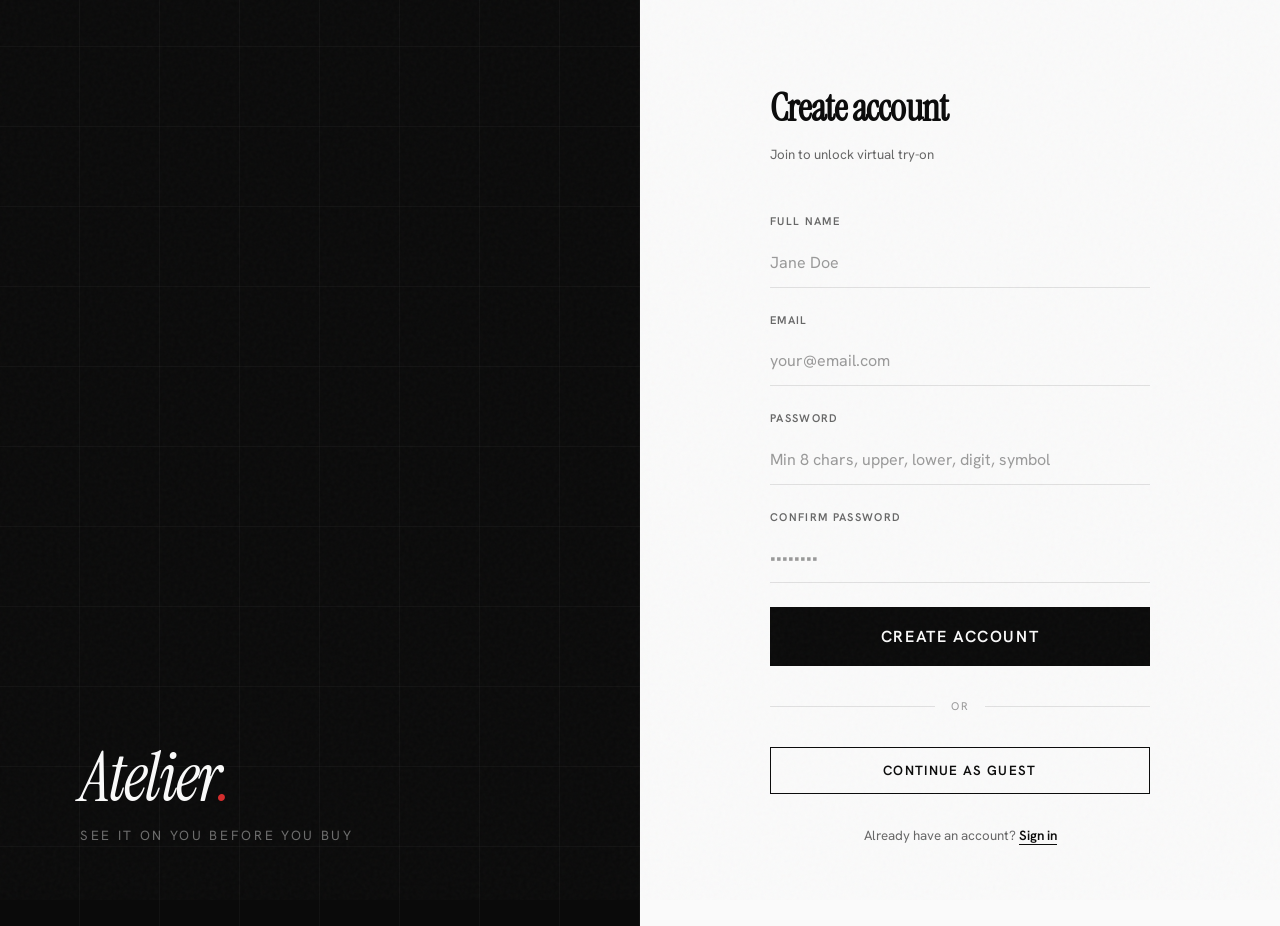
==== frontend/register.html @ 6c588b40 "Initial commit: Fashion virtual try-on with AWS CDK - CDK Infrastructure: DynamoDB, Cognito, S3, API" ====
<!DOCTYPE html>
<html lang="en">
<head>
  <meta charset="UTF-8">
  <meta name="viewport" content="width=device-width, initial-scale=1.0">
  <title>Atelier — Create Account</title>
  <link rel="stylesheet" href="styles.css">
</head>
<body>
  <div class="auth-page">
    <div class="auth-visual">
      <div class="auth-visual__logo stagger stagger-1">
        Atelier<span>.</span>
      </div>
      <div class="auth-visual__tagline stagger stagger-2">See it on you before you buy</div>
    </div>

    <div class="auth-form-side">
      <div class="auth-form">
        <h1 class="auth-form__title stagger stagger-2">Create account</h1>
        <p class="auth-form__subtitle stagger stagger-3">Join to unlock virtual try-on</p>

        <form id="registerForm" onsubmit="return handleRegister(event)">
          <div class="form-group stagger stagger-3">
            <label class="form-label" for="fullname">Full Name</label>
            <input class="form-input" type="text" id="fullname" placeholder="Jane Doe" required>
          </div>
          <div class="form-group stagger stagger-3">
            <label class="form-label" for="email">Email</label>
            <input class="form-input" type="email" id="email" placeholder="your@email.com" required>
          </div>
          <div class="form-group stagger stagger-4">
            <label class="form-label" for="password">Password</label>
            <input class="form-input" type="password" id="password" placeholder="Min 8 chars, upper, lower, digit, symbol" required minlength="8">
          </div>
          <div class="form-group stagger stagger-4">
            <label class="form-label" for="confirmPassword">Confirm Password</label>
            <input class="form-input" type="password" id="confirmPassword" placeholder="••••••••" required>
          </div>
          <div id="registerError" class="form-error" style="display:none; margin-bottom:16px;"></div>
          <button type="submit" class="btn btn--primary btn--full btn--lg stagger stagger-5" id="regBtn">
            Create Account
          </button>
        </form>

        <div class="form-divider stagger stagger-5">or</div>

        <button class="btn btn--outline btn--full stagger stagger-6" onclick="guestAccess()">
          Continue as Guest
        </button>

        <p class="auth-form__footer stagger stagger-6">
          Already have an account? <a href="login.html">Sign in</a>
        </p>
      </div>
    </div>
  </div>

  <script src="config.js"></script>
  <script src="app.js"></script>
  <script>
    const REGION = 'ap-southeast-1';
    const CLIENT_ID = '6fi26nna2kg0q926k4gk9upeag';
    const COGNITO_URL = `https://cognito-idp.${REGION}.amazonaws.com/`;

    async function cognitoFetch(action, payload) {
      const res = await fetch(COGNITO_URL, {
        method: 'POST',
        headers: { 'Content-Type': 'application/x-amz-json-1.1', 'X-Amz-Target': `AWSCognitoIdentityProviderService.${action}` },
        body: JSON.stringify(payload)
      });
      const data = await res.json();
      if (!res.ok) throw new Error(data.message || data.__type || 'Registration failed');
      return data;
    }

    async function handleRegister(e) {
      e.preventDefault();
      const btn = document.getElementById('regBtn');
      const errEl = document.getElementById('registerError');
      const fullname = document.getElementById('fullname').value;
      const email = document.getElementById('email').value;
      const password = document.getElementById('password').value;
      const confirm = document.getElementById('confirmPassword').value;

      errEl.style.display = 'none';
      if (password !== confirm) { errEl.textContent = 'Passwords do not match'; errEl.style.display = 'block'; return; }

      btn.textContent = 'Creating…';
      btn.disabled = true;

      try {
        await cognitoFetch('SignUp', {
          ClientId: CLIENT_ID,
          Username: email,
          Password: password,
          UserAttributes: [{ Name: 'name', Value: fullname }, { Name: 'email', Value: email }]
        });
        errEl.textContent = 'Account created! Check your email to verify, then sign in.';
        errEl.style.display = 'block';
        errEl.style.color = 'var(--green, green)';
        setTimeout(() => { window.location.href = 'login.html'; }, 2500);
      } catch (err) {
        errEl.textContent = err.message;
        errEl.style.display = 'block';
      } finally {
        btn.textContent = 'Create Account';
        btn.disabled = false;
      }
    }

    function guestAccess() { App.continueAsGuest(); window.location.href = 'index.html'; }
    if (App.isLoggedIn() || App.isGuest()) window.location.href = 'index.html';
  </script>
</body>
</html>
---- frontend/styles.css ----
/* ═══════════════════════════════════════════════════════
   ATELIER — Fashion Virtual Try-On
   Swiss/International Design System
   Strict grid. Black + white + vermillion red accent.
   Typography IS the interface.
   ═══════════════════════════════════════════════════════ */

@import url('https://fonts.googleapis.com/css2?family=Instrument+Serif:ital@0;1&family=Hanken+Grotesk:wght@300;400;500;600;700&display=swap');

:root {
  /* Palette — monochrome + one accent */
  --black: #0a0a0a;
  --white: #fafafa;
  --grey-100: #f2f2f2;
  --grey-200: #e0e0e0;
  --grey-400: #999;
  --grey-600: #666;
  --red: #d42b2b;
  --red-hover: #b81e1e;

  /* Type scale — mathematical ratio 1.333 */
  --font-display: 'Instrument Serif', Georgia, serif;
  --font-body: 'Hanken Grotesk', Helvetica, sans-serif;
  --text-xs: 0.694rem;
  --text-sm: 0.833rem;
  --text-base: 1rem;
  --text-lg: 1.333rem;
  --text-xl: 1.777rem;
  --text-2xl: 2.369rem;
  --text-3xl: 3.157rem;
  --text-4xl: 4.209rem;
  --text-5xl: 5.61rem;

  /* Grid */
  --grid-unit: 8px;
  --col-gap: 24px;
  --page-margin: clamp(24px, 5vw, 80px);
  --max-width: 1280px;

  /* Motion */
  --ease-out: cubic-bezier(0.16, 1, 0.3, 1);
  --duration: 0.6s;
}

*, *::before, *::after { box-sizing: border-box; margin: 0; padding: 0; }

html {
  font-size: 16px;
  -webkit-font-smoothing: antialiased;
  -moz-osx-font-smoothing: grayscale;
}

body {
  font-family: var(--font-body);
  font-weight: 400;
  color: var(--black);
  background: var(--white);
  line-height: 1.5;
  overflow-x: hidden;
}

/* ── Noise texture overlay ── */
body::before {
  content: '';
  position: fixed;
  inset: 0;
  background-image: url("data:image/svg+xml,%3Csvg viewBox='0 0 256 256' xmlns='http://www.w3.org/2000/svg'%3E%3Cfilter id='n'%3E%3CfeTurbulence type='fractalNoise' baseFrequency='0.9' numOctaves='4' stitchTiles='stitch'/%3E%3C/filter%3E%3Crect width='100%25' height='100%25' filter='url(%23n)' opacity='0.03'/%3E%3C/svg%3E");
  pointer-events: none;
  z-index: 9999;
}

a { color: inherit; text-decoration: none; }
button { cursor: pointer; font-family: inherit; border: none; background: none; }
input, select { font-family: inherit; }
img { display: block; max-width: 100%; }

/* ── Layout ── */
.page { min-height: 100vh; display: flex; flex-direction: column; }
.container { width: 100%; max-width: var(--max-width); margin: 0 auto; padding: 0 var(--page-margin); }

/* ── Navigation ── */
.nav {
  position: fixed; top: 0; left: 0; right: 0; z-index: 100;
  background: var(--white);
  border-bottom: 1px solid var(--black);
  height: 64px;
  display: flex; align-items: center;
}
.nav .container { display: flex; align-items: center; justify-content: space-between; }
.nav__logo {
  font-family: var(--font-display);
  font-size: var(--text-xl);
  letter-spacing: -0.02em;
  font-style: italic;
}
.nav__logo span { color: var(--red); }
.nav__links { display: flex; gap: 32px; align-items: center; }
.nav__link {
  font-size: var(--text-sm);
  font-weight: 500;
  text-transform: uppercase;
  letter-spacing: 0.1em;
  position: relative;
  padding: 4px 0;
}
.nav__link::after {
  content: ''; position: absolute; bottom: 0; left: 0;
  width: 0; height: 1px; background: var(--red);
  transition: width 0.3s var(--ease-out);
}
.nav__link:hover::after, .nav__link.active::after { width: 100%; }
.nav__user {
  font-size: var(--text-xs);
  font-weight: 600;
  text-transform: uppercase;
  letter-spacing: 0.12em;
  color: var(--grey-600);
}

/* ── Buttons ── */
.btn {
  display: inline-flex; align-items: center; justify-content: center;
  font-size: var(--text-sm); font-weight: 600;
  text-transform: uppercase; letter-spacing: 0.1em;
  padding: 14px 32px;
  transition: all 0.3s var(--ease-out);
}
.btn--primary {
  background: var(--black); color: var(--white);
  border: 1px solid var(--black);
}
.btn--primary:hover { background: var(--red); border-color: var(--red); }
.btn--outline {
  background: transparent; color: var(--black);
  border: 1px solid var(--black);
}
.btn--outline:hover { background: var(--black); color: var(--white); }
.btn--ghost {
  color: var(--grey-600); padding: 14px 0;
  border-bottom: 1px solid transparent;
}
.btn--ghost:hover { color: var(--black); border-bottom-color: var(--black); }
.btn--red { background: var(--red); color: var(--white); border: 1px solid var(--red); }
.btn--red:hover { background: var(--red-hover); }
.btn--full { width: 100%; }
.btn--lg { padding: 18px 40px; font-size: var(--text-base); }

/* ── Form elements ── */
.form-group { margin-bottom: 24px; }
.form-label {
  display: block;
  font-size: var(--text-xs);
  font-weight: 600;
  text-transform: uppercase;
  letter-spacing: 0.12em;
  color: var(--grey-600);
  margin-bottom: 8px;
}
.form-input {
  width: 100%;
  padding: 14px 0;
  font-size: var(--text-base);
  border: none;
  border-bottom: 1px solid var(--grey-200);
  background: transparent;
  outline: none;
  transition: border-color 0.3s;
}
.form-input:focus { border-bottom-color: var(--black); }
.form-input::placeholder { color: var(--grey-400); }
.form-error { font-size: var(--text-xs); color: var(--red); margin-top: 6px; }
.form-divider {
  display: flex; align-items: center; gap: 16px;
  margin: 32px 0;
  font-size: var(--text-xs); text-transform: uppercase;
  letter-spacing: 0.12em; color: var(--grey-400);
}
.form-divider::before, .form-divider::after {
  content: ''; flex: 1; height: 1px; background: var(--grey-200);
}

/* ── Cards ── */
.card {
  position: relative;
  overflow: hidden;
  cursor: pointer;
}
.card__image {
  aspect-ratio: 3/4;
  background: var(--grey-100);
  overflow: hidden;
  position: relative;
}
.card__image img {
  width: 100%; height: 100%;
  object-fit: cover;
  transition: transform 0.8s var(--ease-out);
}
.card:hover .card__image img { transform: scale(1.05); }
.card__badge {
  position: absolute; top: 12px; left: 12px;
  background: var(--red); color: var(--white);
  font-size: var(--text-xs); font-weight: 600;
  text-transform: uppercase; letter-spacing: 0.08em;
  padding: 4px 10px;
}
.card__body { padding: 16px 0; }
.card__category {
  font-size: var(--text-xs); font-weight: 600;
  text-transform: uppercase; letter-spacing: 0.12em;
  color: var(--grey-400); margin-bottom: 4px;
}
.card__name {
  font-family: var(--font-display);
  font-size: var(--text-lg);
  line-height: 1.2;
  margin-bottom: 4px;
}
.card__price { font-size: var(--text-sm); font-weight: 600; }
.card__tryon {
  position: absolute; bottom: 16px; right: 0;
  font-size: var(--text-xs); font-weight: 600;
  text-transform: uppercase; letter-spacing: 0.1em;
  color: var(--red);
  opacity: 0; transform: translateY(8px);
  transition: all 0.3s var(--ease-out);
}
.card:hover .card__tryon { opacity: 1; transform: translateY(0); }

/* ── Product Grid ── */
.product-grid {
  display: grid;
  grid-template-columns: repeat(auto-fill, minmax(280px, 1fr));
  gap: var(--col-gap);
}

/* ── Category Filter ── */
.filters {
  display: flex; gap: 8px; flex-wrap: wrap;
  margin-bottom: 48px;
  border-bottom: 1px solid var(--grey-200);
  padding-bottom: 24px;
}
.filter-btn {
  font-size: var(--text-xs); font-weight: 600;
  text-transform: uppercase; letter-spacing: 0.12em;
  padding: 8px 16px;
  color: var(--grey-400);
  transition: all 0.2s;
}
.filter-btn:hover { color: var(--black); }
.filter-btn.active { color: var(--black); border-bottom: 2px solid var(--red); }

/* ── Hero ── */
.hero {
  padding: 140px 0 80px;
  border-bottom: 1px solid var(--black);
}
.hero__eyebrow {
  font-size: var(--text-xs); font-weight: 600;
  text-transform: uppercase; letter-spacing: 0.2em;
  color: var(--red);
  margin-bottom: 16px;
}
.hero__title {
  font-family: var(--font-display);
  font-size: clamp(var(--text-3xl), 8vw, var(--text-5xl));
  line-height: 0.95;
  letter-spacing: -0.03em;
  margin-bottom: 24px;
  max-width: 10ch;
}
.hero__title em { font-style: italic; }
.hero__subtitle {
  font-size: var(--text-lg);
  font-weight: 300;
  color: var(--grey-600);
  max-width: 40ch;
  line-height: 1.4;
}

/* ── Section ── */
.section { padding: 80px 0; }
.section__header {
  display: flex; justify-content: space-between; align-items: flex-end;
  margin-bottom: 48px;
  border-bottom: 1px solid var(--grey-200);
  padding-bottom: 24px;
}
.section__title {
  font-family: var(--font-display);
  font-size: var(--text-2xl);
  letter-spacing: -0.02em;
}
.section__count {
  font-size: var(--text-xs); font-weight: 600;
  text-transform: uppercase; letter-spacing: 0.12em;
  color: var(--grey-400);
}

/* ── Auth Pages ── */
.auth-page {
  min-height: 100vh;
  display: grid;
  grid-template-columns: 1fr 1fr;
}
.auth-visual {
  background: var(--black);
  display: flex; flex-direction: column;
  justify-content: flex-end;
  padding: 80px;
  position: relative;
  overflow: hidden;
}
.auth-visual::before {
  content: '';
  position: absolute; inset: 0;
  background:
    repeating-linear-gradient(0deg, transparent, transparent 79px, rgba(255,255,255,0.03) 79px, rgba(255,255,255,0.03) 80px),
    repeating-linear-gradient(90deg, transparent, transparent 79px, rgba(255,255,255,0.03) 79px, rgba(255,255,255,0.03) 80px);
}
.auth-visual__logo {
  font-family: var(--font-display);
  font-size: var(--text-4xl);
  color: var(--white);
  font-style: italic;
  letter-spacing: -0.03em;
  position: relative; z-index: 1;
  line-height: 0.95;
}
.auth-visual__logo span { color: var(--red); }
.auth-visual__tagline {
  font-size: var(--text-sm);
  color: rgba(255,255,255,0.4);
  text-transform: uppercase;
  letter-spacing: 0.2em;
  margin-top: 16px;
  position: relative; z-index: 1;
}
.auth-form-side {
  display: flex; align-items: center; justify-content: center;
  padding: 80px;
}
.auth-form { width: 100%; max-width: 380px; }
.auth-form__title {
  font-family: var(--font-display);
  font-size: var(--text-2xl);
  margin-bottom: 8px;
  letter-spacing: -0.02em;
}
.auth-form__subtitle {
  font-size: var(--text-sm);
  color: var(--grey-600);
  margin-bottom: 48px;
}
.auth-form__footer {
  margin-top: 32px;
  font-size: var(--text-sm);
  color: var(--grey-600);
  text-align: center;
}
.auth-form__footer a { color: var(--black); font-weight: 600; border-bottom: 1px solid var(--black); }

/* ── Try-On Page ── */
.tryon-layout {
  padding-top: 96px;
  display: grid;
  grid-template-columns: 1fr 1fr;
  min-height: 100vh;
  gap: 0;
}
.tryon-panel {
  padding: 48px;
  display: flex; flex-direction: column;
}
.tryon-panel--left { border-right: 1px solid var(--grey-200); }
.tryon-panel__title {
  font-family: var(--font-display);
  font-size: var(--text-xl);
  margin-bottom: 8px;
}
.tryon-panel__desc {
  font-size: var(--text-sm);
  color: var(--grey-600);
  margin-bottom: 32px;
}

/* Upload zone */
.upload-zone {
  border: 1px dashed var(--grey-200);
  padding: 48px;
  text-align: center;
  cursor: pointer;
  transition: all 0.3s;
  display: flex; flex-direction: column;
  align-items: center; justify-content: center;
  height: 70vh;
  position: relative;
  overflow: hidden;
}
.upload-zone:hover { border-color: var(--black); }
.upload-zone.has-image { border-style: solid; padding: 0; }
.upload-zone__icon {
  width: 48px; height: 48px;
  margin-bottom: 16px;
  stroke: var(--grey-400);
}
.upload-zone__text {
  font-size: var(--text-sm);
  color: var(--grey-600);
  margin-bottom: 8px;
}
.upload-zone__hint {
  font-size: var(--text-xs);
  color: var(--grey-400);
  text-transform: uppercase;
  letter-spacing: 0.1em;
}
.upload-zone__preview {
  width: 100%; height: 100%;
  object-fit: contain;
  background: var(--grey-100);
}
.upload-zone__actions {
  position: absolute; bottom: 16px; left: 16px; right: 16px;
  display: flex; gap: 8px;
}

/* Camera */
.camera-feed {
  width: 100%; height: 100%;
  object-fit: cover;
  background: var(--black);
}
.camera-controls {
  position: absolute; bottom: 24px;
  left: 50%; transform: translateX(-50%);
  display: flex; gap: 16px; align-items: center;
}
.camera-btn {
  width: 56px; height: 56px;
  border-radius: 50%;
  background: var(--red);
  border: 3px solid var(--white);
  transition: transform 0.2s;
}
.camera-btn:hover { transform: scale(1.1); }
.camera-btn--secondary {
  width: 40px; height: 40px;
  background: rgba(255,255,255,0.2);
  border: 1px solid rgba(255,255,255,0.4);
}

/* Product selector */
.product-selector {
  display: grid;
  grid-template-columns: repeat(3, 1fr);
  grid-auto-rows: 140px;
  gap: 12px;
  margin-top: 16px;
  max-height: 400px;
  overflow-y: auto;
}

/* Try-on input summary */
.tryon-inputs {
  display: flex;
  align-items: center;
  gap: 12px;
  margin-top: 16px;
}
.tryon-inputs__item {
  text-align: center;
}
.tryon-inputs__item img {
  width: 80px;
  height: 100px;
  object-fit: cover;
  border: 1px solid var(--grey-200);
  background: var(--grey-100);
}
.tryon-inputs__label {
  font-size: var(--text-xs);
  text-transform: uppercase;
  letter-spacing: 0.1em;
  color: var(--grey-500);
  margin-bottom: 4px;
}
.tryon-inputs__sep {
  font-size: var(--text-lg);
  color: var(--grey-400);
  font-weight: 300;
}
.product-selector__item {
  background: var(--grey-100);
  overflow: hidden;
  cursor: pointer;
  border: 2px solid transparent;
  transition: border-color 0.2s;
  position: relative;
}
.product-selector__item:hover { border-color: var(--grey-400); }
.product-selector__item.selected { border-color: var(--red); }
.product-selector__item img { width: 100%; height: 100%; object-fit: cover; display: block; position: absolute; top: 0; left: 0; }
.product-selector__name {
  position: absolute; bottom: 0; left: 0; right: 0;
  padding: 8px;
  background: linear-gradient(transparent, rgba(0,0,0,0.7));
  font-size: var(--text-xs);
  color: var(--white);
  font-weight: 500;
}

/* Result */
.tryon-result {
  display: flex; flex-direction: column;
  align-items: center; justify-content: center;
  height: 70vh;
  background: var(--grey-100);
  position: relative;
}
.tryon-result img {
  max-width: 100%; max-height: 100%;
  object-fit: contain;
}
.tryon-result__placeholder {
  text-align: center;
  color: var(--grey-400);
}
.tryon-result__placeholder-icon {
  width: 64px; height: 64px;
  stroke: var(--grey-200);
  margin-bottom: 16px;
}

/* Loading */
.loading-overlay {
  position: absolute; inset: 0;
  background: rgba(250,250,250,0.9);
  display: flex; flex-direction: column;
  align-items: center; justify-content: center;
  z-index: 10;
}
.spinner {
  width: 32px; height: 32px;
  border: 2px solid var(--grey-200);
  border-top-color: var(--red);
  border-radius: 50%;
  animation: spin 0.8s linear infinite;
}
@keyframes spin { to { transform: rotate(360deg); } }
.loading-text {
  margin-top: 16px;
  font-size: var(--text-xs);
  text-transform: uppercase;
  letter-spacing: 0.12em;
  color: var(--grey-600);
}

/* ── Stagger animation ── */
@keyframes fadeUp {
  from { opacity: 0; transform: translateY(24px); }
  to { opacity: 1; transform: translateY(0); }
}
.stagger { animation: fadeUp var(--duration) var(--ease-out) both; }
.stagger-1 { animation-delay: 0.1s; }
.stagger-2 { animation-delay: 0.2s; }
.stagger-3 { animation-delay: 0.3s; }
.stagger-4 { animation-delay: 0.4s; }
.stagger-5 { animation-delay: 0.5s; }
.stagger-6 { animation-delay: 0.6s; }

/* ── Toast ── */
.toast {
  position: fixed; bottom: 32px; right: 32px;
  background: var(--black); color: var(--white);
  padding: 16px 24px;
  font-size: var(--text-sm); font-weight: 500;
  z-index: 200;
  animation: fadeUp 0.4s var(--ease-out);
}
.toast--error { background: var(--red); }

/* ── Responsive ── */
@media (max-width: 768px) {
  .auth-page { grid-template-columns: 1fr; }
  .auth-visual { display: none; }
  .tryon-layout { grid-template-columns: 1fr; }
  .tryon-panel--left { border-right: none; border-bottom: 1px solid var(--grey-200); }
  .nav__links { gap: 16px; }
}
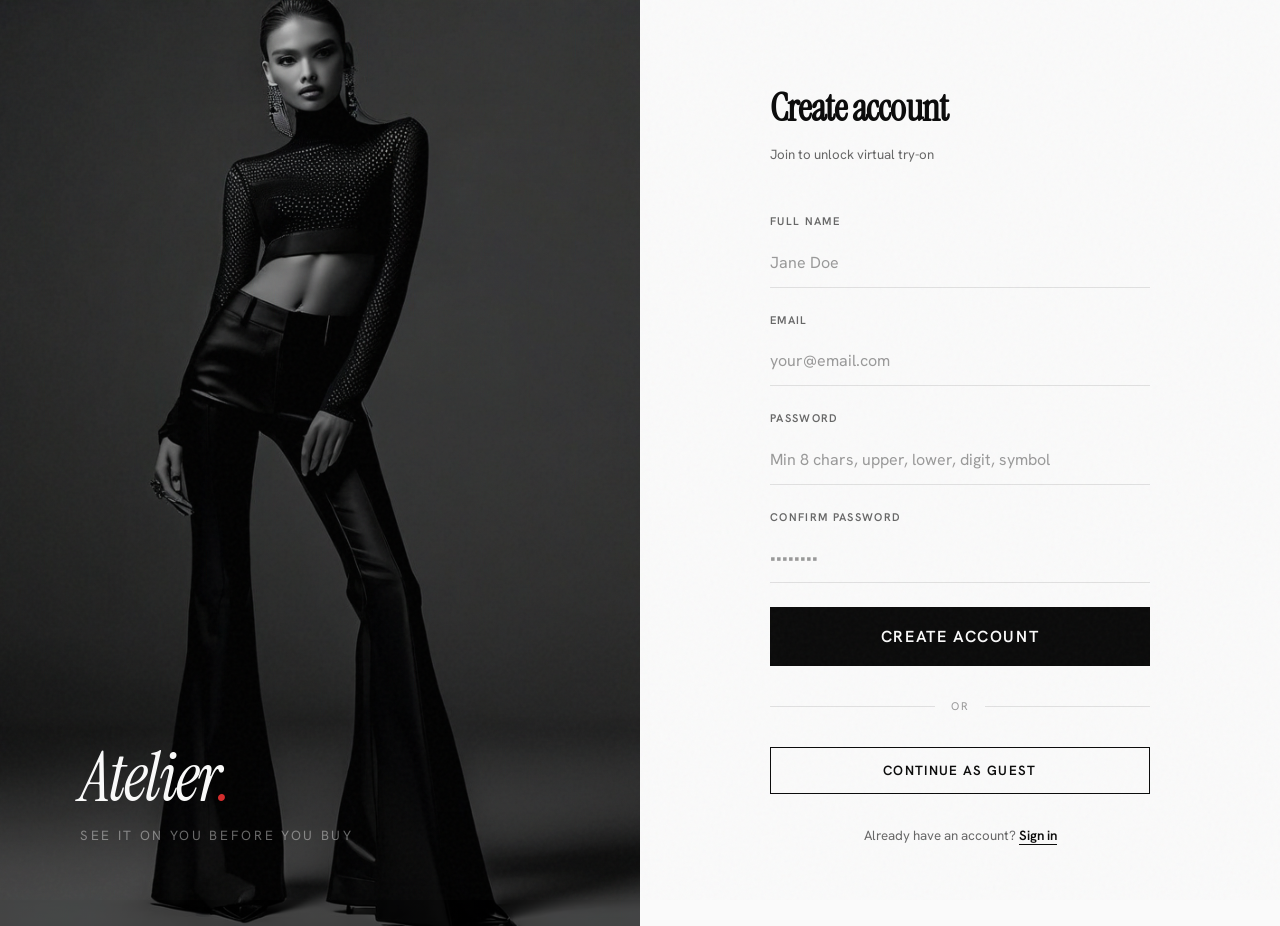
==== commit a7167c02: "Add random hero wallpapers to login and register pages" ====
--- a/frontend/register.html
+++ b/frontend/register.html
@@ -8,12 +8,19 @@
 </head>
 <body>
   <div class="auth-page">
-    <div class="auth-visual">
+    <div class="auth-visual" id="authVisual">
       <div class="auth-visual__logo stagger stagger-1">
         Atelier<span>.</span>
       </div>
       <div class="auth-visual__tagline stagger stagger-2">See it on you before you buy</div>
     </div>
+    <script>
+      (function() {
+        const i = Math.floor(Math.random() * 3) + 1;
+        document.getElementById('authVisual').style.backgroundImage =
+          `url('img/model-hero-00${i}.png')`;
+      })();
+    </script>
 
     <div class="auth-form-side">
       <div class="auth-form">
--- a/frontend/styles.css
+++ b/frontend/styles.css
@@ -306,6 +306,8 @@
 }
 .auth-visual {
   background: var(--black);
+  background-size: cover;
+  background-position: center;
   display: flex; flex-direction: column;
   justify-content: flex-end;
   padding: 80px;
@@ -315,9 +317,7 @@
 .auth-visual::before {
   content: '';
   position: absolute; inset: 0;
-  background:
-    repeating-linear-gradient(0deg, transparent, transparent 79px, rgba(255,255,255,0.03) 79px, rgba(255,255,255,0.03) 80px),
-    repeating-linear-gradient(90deg, transparent, transparent 79px, rgba(255,255,255,0.03) 79px, rgba(255,255,255,0.03) 80px);
+  background: linear-gradient(to top, rgba(0,0,0,0.7), rgba(0,0,0,0.2));
 }
 .auth-visual__logo {
   font-family: var(--font-display);
